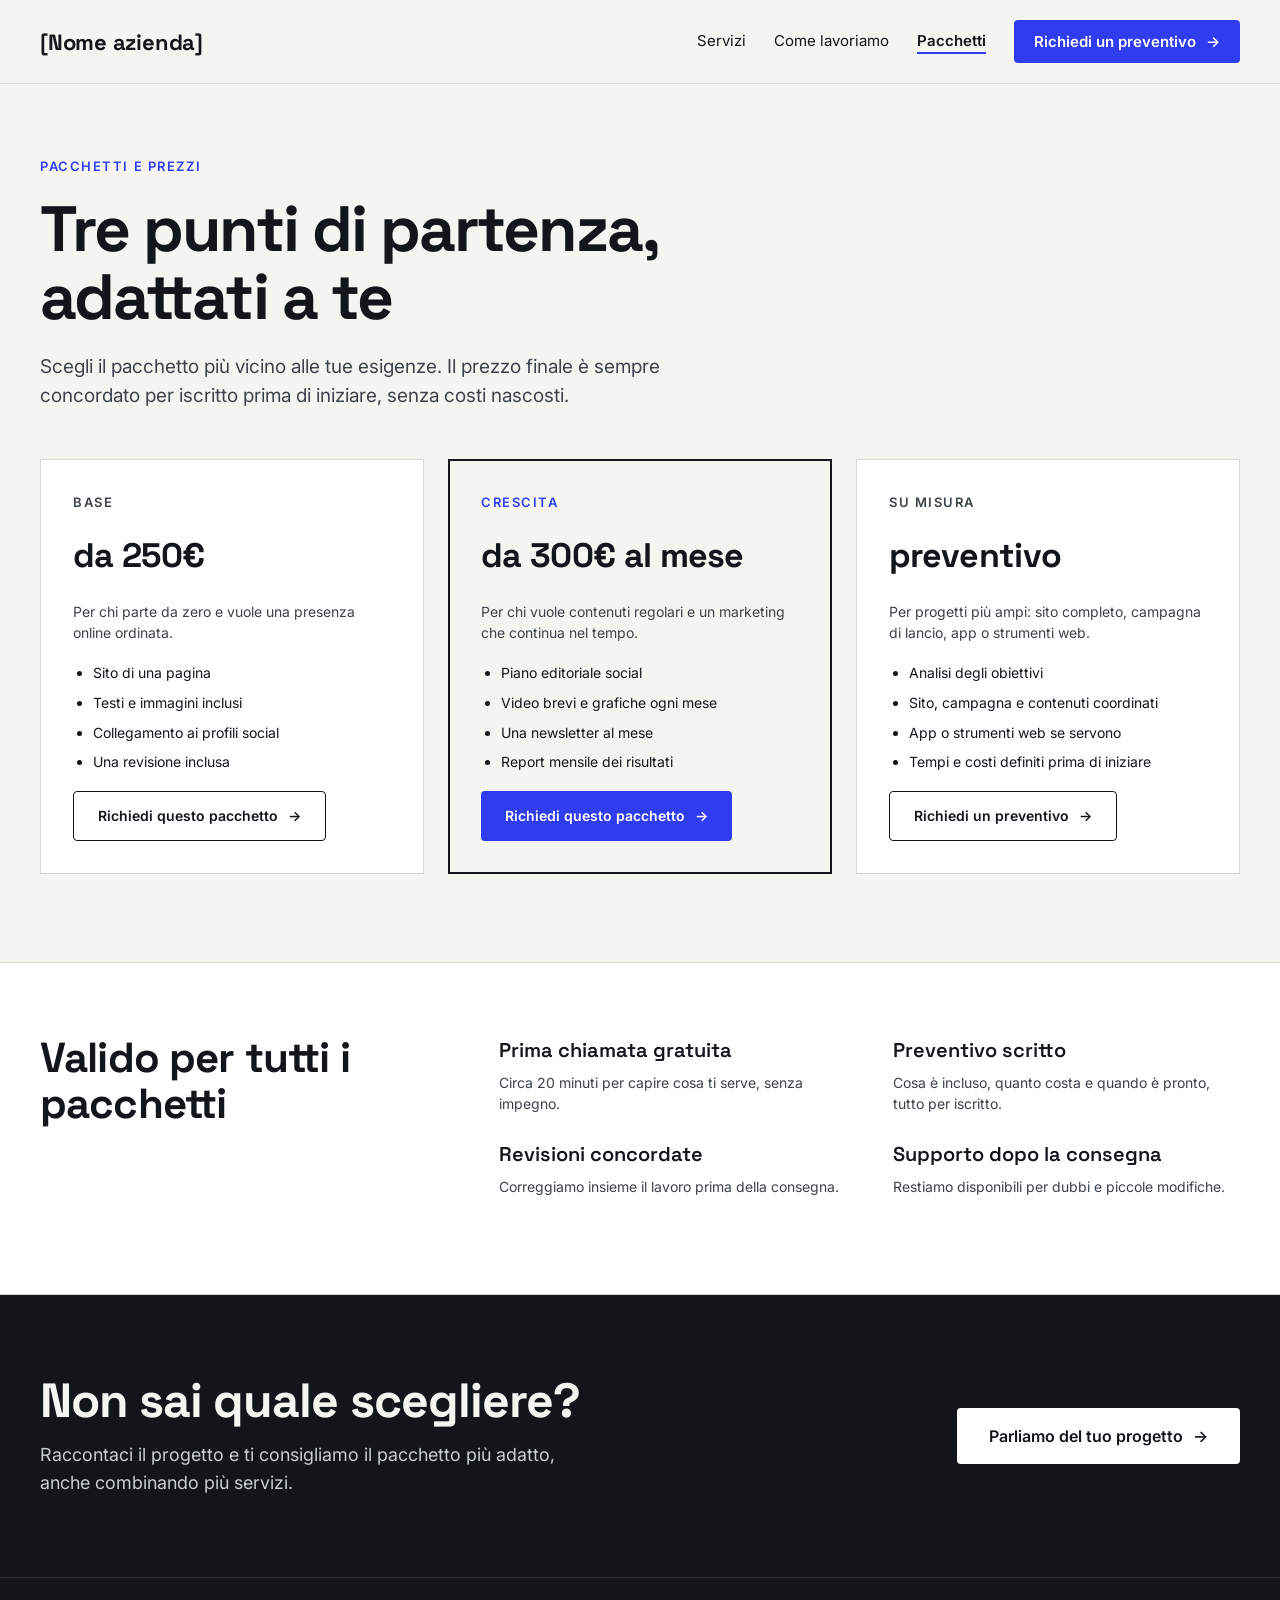
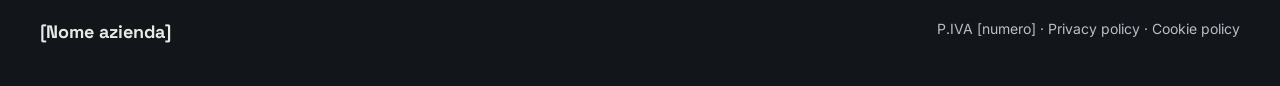
==== pacchetti.html @ 20356abd "Add files via upload" ====
<!doctype html>
<html lang="it">
<head>
<meta charset="utf-8">
<meta name="viewport" content="width=device-width, initial-scale=1">
<title>Pacchetti e prezzi | [Nome azienda]</title>
<meta name="description" content="Tre pacchetti di partenza per siti, contenuti e marketing, adattati alle tue esigenze.">
<link rel="icon" href="data:image/svg+xml,%3Csvg xmlns='http://www.w3.org/2000/svg' viewBox='0 0 32 32'%3E%3Crect width='32' height='32' rx='6' fill='%232F3CF0'/%3E%3C/svg%3E">
<link rel="preconnect" href="https://fonts.googleapis.com">
<link rel="preconnect" href="https://fonts.gstatic.com" crossorigin>
<link rel="stylesheet" href="https://fonts.googleapis.com/css2?family=Inter:wght@400;500;600&family=Space+Grotesk:wght@500;600;700&display=swap">
<link rel="stylesheet" href="style.css">
</head>
<body>
<div style="background:#F4F5F1;color:#12151A;font-family:'Inter',system-ui,sans-serif;line-height:1.55">
<div class="progress" aria-hidden="true" style="position:fixed;left:0;top:0;width:100%;height:4px;background:var(--ac);transform:scaleX(0);transform-origin:0 50%;z-index:60"></div>

<!-- HEADER -->
<header style="position:sticky;top:0;z-index:40;background:rgba(244,245,241,0.92);backdrop-filter:blur(10px);border-bottom:1px solid #D5D8D2">
<div class="hd" style="max-width:1200px;margin:0 auto;padding:20px 24px;display:flex;flex-wrap:wrap;align-items:center;justify-content:space-between;gap:16px">
<a href="index.html" style="font-family:'Space Grotesk',sans-serif;font-weight:700;font-size:22px;letter-spacing:-0.01em;color:#12151A;text-decoration:none">[Nome azienda]</a>
<nav style="display:flex;flex-wrap:wrap;align-items:center;gap:8px 28px;font-size:15px">
<a class="nl" href="index.html#servizi" style="color:#12151A;text-decoration:none">Servizi</a>
<a class="nl" href="index.html#metodo" style="color:#12151A;text-decoration:none">Come lavoriamo</a>
<a href="pacchetti.html" style="color:#12151A;text-decoration:none;font-weight:600;border-bottom:2px solid var(--ac)">Pacchetti</a>
<a class="btn" href="contatti.html" style="background:var(--ac);color:#FFFFFF;text-decoration:none;padding:10px 20px;font-weight:600;border-radius:4px">Richiedi un preventivo</a>
</nav>
</div>
</header>

<!-- TITOLO -->
<section class="hero1" style="max-width:1200px;margin:0 auto;padding:72px 24px 48px;display:flex;flex-direction:column;gap:20px">
<div style="font-size:13px;font-weight:600;letter-spacing:0.12em;text-transform:uppercase;color:var(--ac)">Pacchetti e prezzi</div>
<h1 style="margin:0;font-family:'Space Grotesk',sans-serif;font-weight:700;font-size:clamp(38px,5.5vw,64px);line-height:1.06;letter-spacing:-0.03em;max-width:820px;text-wrap:balance">Tre punti di partenza, adattati a te</h1>
<p style="margin:0;max-width:640px;font-size:19px;color:#3B424A">Scegli il pacchetto più vicino alle tue esigenze. Il prezzo finale è sempre concordato per iscritto prima di iniziare, senza costi nascosti.</p>
</section>

<!-- PACCHETTI -->
<section style="max-width:1200px;margin:0 auto;padding:0 24px 88px">
<div class="cards" style="display:flex;flex-wrap:wrap;gap:24px;align-items:stretch">

<div style="flex:1 1 300px;min-width:0;background:#FFFFFF;border:1px solid #D5D8D2;padding:32px;display:flex;flex-direction:column;gap:18px">
<div style="font-size:13px;font-weight:600;letter-spacing:0.12em;text-transform:uppercase;color:#3B424A">Base</div>
<div style="font-family:'Space Grotesk',sans-serif;font-weight:700;font-size:34px;letter-spacing:-0.02em">da 250€</div>
<p style="margin:0;color:#3B424A">Per chi parte da zero e vuole una presenza online ordinata.</p>
<ul style="margin:0;padding-left:20px;display:flex;flex-direction:column;gap:8px;color:#12151A;flex:1">
<li>Sito di una pagina</li>
<li>Testi e immagini inclusi</li>
<li>Collegamento ai profili social</li>
<li>Una revisione inclusa</li>
</ul>
<a href="contatti.html" style="align-self:flex-start;color:#12151A;text-decoration:none;padding:13px 24px;font-weight:600;border-radius:4px;border:1px solid #12151A">Richiedi questo pacchetto</a>
</div>

<div style="flex:1 1 300px;min-width:0;background:#F4F5F1;border:2px solid #12151A;padding:31px;display:flex;flex-direction:column;gap:18px">
<div style="font-size:13px;font-weight:600;letter-spacing:0.12em;text-transform:uppercase;color:var(--ac)">Crescita</div>
<div style="font-family:'Space Grotesk',sans-serif;font-weight:700;font-size:34px;letter-spacing:-0.02em">da 300€ al mese</div>
<p style="margin:0;color:#3B424A">Per chi vuole contenuti regolari e un marketing che continua nel tempo.</p>
<ul style="margin:0;padding-left:20px;display:flex;flex-direction:column;gap:8px;color:#12151A;flex:1">
<li>Piano editoriale social</li>
<li>Video brevi e grafiche ogni mese</li>
<li>Una newsletter al mese</li>
<li>Report mensile dei risultati</li>
</ul>
<a href="contatti.html" style="align-self:flex-start;background:var(--ac);color:#FFFFFF;text-decoration:none;padding:14px 24px;font-weight:600;border-radius:4px">Richiedi questo pacchetto</a>
</div>

<div style="flex:1 1 300px;min-width:0;background:#FFFFFF;border:1px solid #D5D8D2;padding:32px;display:flex;flex-direction:column;gap:18px">
<div style="font-size:13px;font-weight:600;letter-spacing:0.12em;text-transform:uppercase;color:#3B424A">Su misura</div>
<div style="font-family:'Space Grotesk',sans-serif;font-weight:700;font-size:34px;letter-spacing:-0.02em">preventivo</div>
<p style="margin:0;color:#3B424A">Per progetti più ampi: sito completo, campagna di lancio, app o strumenti web.</p>
<ul style="margin:0;padding-left:20px;display:flex;flex-direction:column;gap:8px;color:#12151A;flex:1">
<li>Analisi degli obiettivi</li>
<li>Sito, campagna e contenuti coordinati</li>
<li>App o strumenti web se servono</li>
<li>Tempi e costi definiti prima di iniziare</li>
</ul>
<a href="contatti.html" style="align-self:flex-start;color:#12151A;text-decoration:none;padding:13px 24px;font-weight:600;border-radius:4px;border:1px solid #12151A">Richiedi un preventivo</a>
</div>

</div>
</section>

<!-- COSA E' INCLUSO -->
<section style="background:#FFFFFF;border-top:1px solid #D5D8D2;border-bottom:1px solid #D5D8D2">
<div style="max-width:1200px;margin:0 auto;padding:72px 24px;display:flex;flex-wrap:wrap;gap:48px">
<div style="flex:1 1 300px;min-width:0">
<h2 style="margin:0;font-family:'Space Grotesk',sans-serif;font-weight:700;font-size:clamp(30px,3.6vw,42px);line-height:1.1;letter-spacing:-0.02em">Valido per tutti i pacchetti</h2>
</div>
<div class="incl" style="flex:2 1 520px;min-width:0;display:flex;flex-wrap:wrap;gap:0 48px">
<div style="flex:1 1 240px;min-width:0;padding:0 0 24px"><h3 style="margin:0 0 6px;font-family:'Space Grotesk',sans-serif;font-weight:600;font-size:20px">Prima chiamata gratuita</h3><p style="margin:0;color:#3B424A">Circa 20 minuti per capire cosa ti serve, senza impegno.</p></div>
<div style="flex:1 1 240px;min-width:0;padding:0 0 24px"><h3 style="margin:0 0 6px;font-family:'Space Grotesk',sans-serif;font-weight:600;font-size:20px">Preventivo scritto</h3><p style="margin:0;color:#3B424A">Cosa è incluso, quanto costa e quando è pronto, tutto per iscritto.</p></div>
<div style="flex:1 1 240px;min-width:0;padding:0 0 24px"><h3 style="margin:0 0 6px;font-family:'Space Grotesk',sans-serif;font-weight:600;font-size:20px">Revisioni concordate</h3><p style="margin:0;color:#3B424A">Correggiamo insieme il lavoro prima della consegna.</p></div>
<div style="flex:1 1 240px;min-width:0;padding:0 0 24px"><h3 style="margin:0 0 6px;font-family:'Space Grotesk',sans-serif;font-weight:600;font-size:20px">Supporto dopo la consegna</h3><p style="margin:0;color:#3B424A">Restiamo disponibili per dubbi e piccole modifiche.</p></div>
</div>
</div>
</section>

<!-- CTA -->
<section style="position:relative;overflow:hidden;background:#12151A;color:#F4F5F1">
<div class="rings" aria-hidden="true" style="position:absolute;right:-140px;top:50%;width:560px;height:560px;margin-top:-280px;pointer-events:none"><span class="rg"></span><span class="rg"></span><span class="rg"></span></div>
<div class="cta" style="position:relative;z-index:1;max-width:1200px;margin:0 auto;padding:80px 24px;display:flex;flex-wrap:wrap;align-items:center;justify-content:space-between;gap:32px">
<div style="flex:1 1 420px;min-width:0;display:flex;flex-direction:column;gap:14px">
<h2 style="margin:0;font-family:'Space Grotesk',sans-serif;font-weight:700;font-size:clamp(32px,4vw,48px);line-height:1.1;letter-spacing:-0.02em">Non sai quale scegliere?</h2>
<p style="margin:0;font-size:18px;color:#C9CDD4;max-width:560px">Raccontaci il progetto e ti consigliamo il pacchetto più adatto, anche combinando più servizi.</p>
</div>
<a class="btn" href="contatti.html" style="flex:0 0 auto;background:#FFFFFF;color:#12151A;text-decoration:none;padding:16px 32px;font-weight:600;font-size:16px;border-radius:4px">Parliamo del tuo progetto</a>
</div>
</section>

<!-- FOOTER -->
<footer style="background:#12151A;color:#E8EAE6;border-top:1px solid #2A2F37">
<div style="max-width:1200px;margin:0 auto;padding:40px 24px;display:flex;flex-wrap:wrap;justify-content:space-between;gap:16px;font-size:14px">
<div style="font-family:'Space Grotesk',sans-serif;font-weight:700;font-size:18px">[Nome azienda]</div>
<div style="color:#B9BEC6">P.IVA [numero] · Privacy policy · Cookie policy</div>
</div>
</footer>

</div>
</body>
</html>
---- style.css ----
:root{--ac:#2F3CF0}
body{margin:0;font-family:'Inter',system-ui,sans-serif;font-size:14px;background:#F4F5F1;color:#12151A}
a{color:#2F3CF0}a:hover{color:#1B24B8}
html{scroll-behavior:smooth}
a:focus-visible,button:focus-visible{outline:3px solid var(--ac,#2F3CF0);outline-offset:3px}
.nl{background:linear-gradient(currentColor,currentColor) 0 100%/0 2px no-repeat;padding-bottom:3px;transition:background-size .3s ease}
.nl:hover{background-size:100% 2px;color:#12151A}
.btn,.cards > * > a{display:inline-block;transition:transform .25s cubic-bezier(.2,.7,.2,1),box-shadow .25s ease}
.btn::after,.cards > * > a::after{content:"→";display:inline-block;margin-left:10px;transition:transform .25s cubic-bezier(.2,.7,.2,1)}
.btn:hover,.cards > * > a:hover{transform:translateY(-3px);box-shadow:0 12px 24px color-mix(in srgb,var(--ac,#2F3CF0) 35%,transparent)}
.btn:hover::after,.cards > * > a:hover::after{transform:translateX(6px)}
.btn:active,.cards > * > a:active{transform:none;box-shadow:none}
.svcs > *{position:relative}
.svcs > *::before{content:"";position:absolute;left:0;right:0;top:-1px;height:3px;background:var(--ac,#2F3CF0);transform:scaleX(0);transform-origin:left;transition:transform .5s cubic-bezier(.2,.7,.2,1)}
.svcs > *:hover::before{transform:scaleX(1)}
.svcs > * > *{transition:transform .35s cubic-bezier(.2,.7,.2,1),color .3s}
.svcs > *:hover > *{transform:translateX(12px)}
.svcs > *:hover > h3{color:var(--ac,#2F3CF0)}
.steps > *,.faqs > *{transition:transform .35s cubic-bezier(.2,.7,.2,1)}
.steps > *:hover,.faqs > *:hover{transform:translateX(8px)}
.steps > * > div:first-child{transition:transform .35s cubic-bezier(.2,.7,.2,1)}
.steps > *:hover > div:first-child{transform:scale(1.3);transform-origin:left center}
.faqs > * h3{transition:color .3s}
.faqs > *:hover h3{color:var(--ac,#2F3CF0)}
.cards > *{transition:transform .35s cubic-bezier(.2,.7,.2,1),box-shadow .35s ease}
.cards > *:hover{transform:translateY(-8px);box-shadow:0 20px 40px rgba(18,21,26,.12)}
.incl > *{transition:transform .3s cubic-bezier(.2,.7,.2,1)}
.incl > *:hover{transform:translateY(-4px)}
input,select,textarea{transition:box-shadow .2s ease,transform .2s ease}
input:focus,select:focus,textarea:focus{outline:none;box-shadow:0 0 0 4px color-mix(in srgb,var(--ac,#2F3CF0) 28%,transparent);transform:translateY(-1px)}
input[type=checkbox]{accent-color:var(--ac,#2F3CF0)}
.hl{background:linear-gradient(transparent 62%,color-mix(in srgb,var(--ac,#2F3CF0) 28%,transparent) 62%) no-repeat 0 0/100% 100%}
.mq-set{display:inline-flex;align-items:center;flex:none}
.mq-set i{display:inline-block;width:9px;height:9px;background:#fff;margin:0 30px;transform:rotate(45deg)}
.play::after{content:"";position:absolute;inset:-2px;border:2px solid #fff;border-radius:50%;opacity:0}
.rg{position:absolute;inset:0;border:1px solid rgba(255,255,255,.4);border-radius:50%;opacity:0}
@keyframes up{from{opacity:0;translate:0 36px}to{opacity:1;translate:0 0}}
@keyframes rv{from{opacity:0;translate:0 56px}to{opacity:1;translate:0 0}}
@keyframes rvout{from{opacity:1;translate:0 0}to{opacity:0;translate:0 -32px}}
@keyframes drift{from{translate:-14px 0}to{translate:14px 0}}
@keyframes floaty{0%,100%{transform:translateY(0)}50%{transform:translateY(-12px)}}
@keyframes underline{from{background-size:0% 100%}to{background-size:100% 100%}}
@keyframes pulse{0%{transform:scale(1);opacity:.8}100%{transform:scale(1.7);opacity:0}}
@keyframes tile{0%,100%{translate:0 0}50%{translate:0 -6px}}
@keyframes marquee{from{transform:translateX(0)}to{transform:translateX(-50%)}}
@keyframes ring{0%{transform:scale(.25);opacity:.7}100%{transform:scale(1);opacity:0}}
@keyframes grow{from{transform:scaleX(0)}to{transform:scaleX(1)}}
@keyframes shrink{to{padding-top:10px;padding-bottom:10px}}
@keyframes pxa{to{translate:0 60px}}
@keyframes pxb{to{translate:0 -70px}}
@media (prefers-reduced-motion:no-preference){
.hero1 > *{animation:up .9s cubic-bezier(.2,.7,.2,1) both}
.hero1 > *:nth-child(2){animation-delay:.12s}
.hero1 > *:nth-child(3){animation-delay:.24s}
.hero1 > *:nth-child(4){animation-delay:.36s}
.heroart{animation:up 1s cubic-bezier(.2,.7,.2,1) .3s both}
.floaty{animation:floaty 6s ease-in-out infinite}
.hl{animation:underline 1s cubic-bezier(.6,0,.2,1) .9s both}
.play::after{animation:pulse 2.2s ease-out infinite}
.tile{animation:tile 3s ease-in-out infinite}
.tile:nth-child(2){animation-delay:.4s}
.tile:nth-child(3){animation-delay:.8s}
.mq-track{animation:marquee 32s linear infinite}
.mq:hover .mq-track{animation-play-state:paused}
.rg{animation:ring 7s linear infinite}
.rg:nth-child(2){animation-delay:2.3s}
.rg:nth-child(3){animation-delay:4.6s}
@supports (animation-timeline:view()){
.rv,.svcs > *,.steps > *,.cards > *,.incl > *,.cta > *,.formcard > *,.side > *,.faqs > *{animation:rv linear both,rvout linear forwards;animation-timeline:view(),view();animation-range:entry 0% entry 55%,exit 40% exit 100%}
.cards > *:nth-child(2){animation-range:entry 10% entry 65%,exit 40% exit 100%}
.cards > *:nth-child(3){animation-range:entry 20% entry 75%,exit 40% exit 100%}
h2{animation:drift linear both;animation-timeline:view();animation-range:cover 0% cover 100%}
.progress{animation:grow linear both;animation-timeline:scroll(root)}
.hd{animation:shrink linear both;animation-timeline:scroll(root);animation-range:0px 140px}
.pxa{animation:pxa linear both;animation-timeline:scroll(root);animation-range:0px 800px}
.pxb{animation:pxb linear both;animation-timeline:scroll(root);animation-range:0px 800px}
}
}
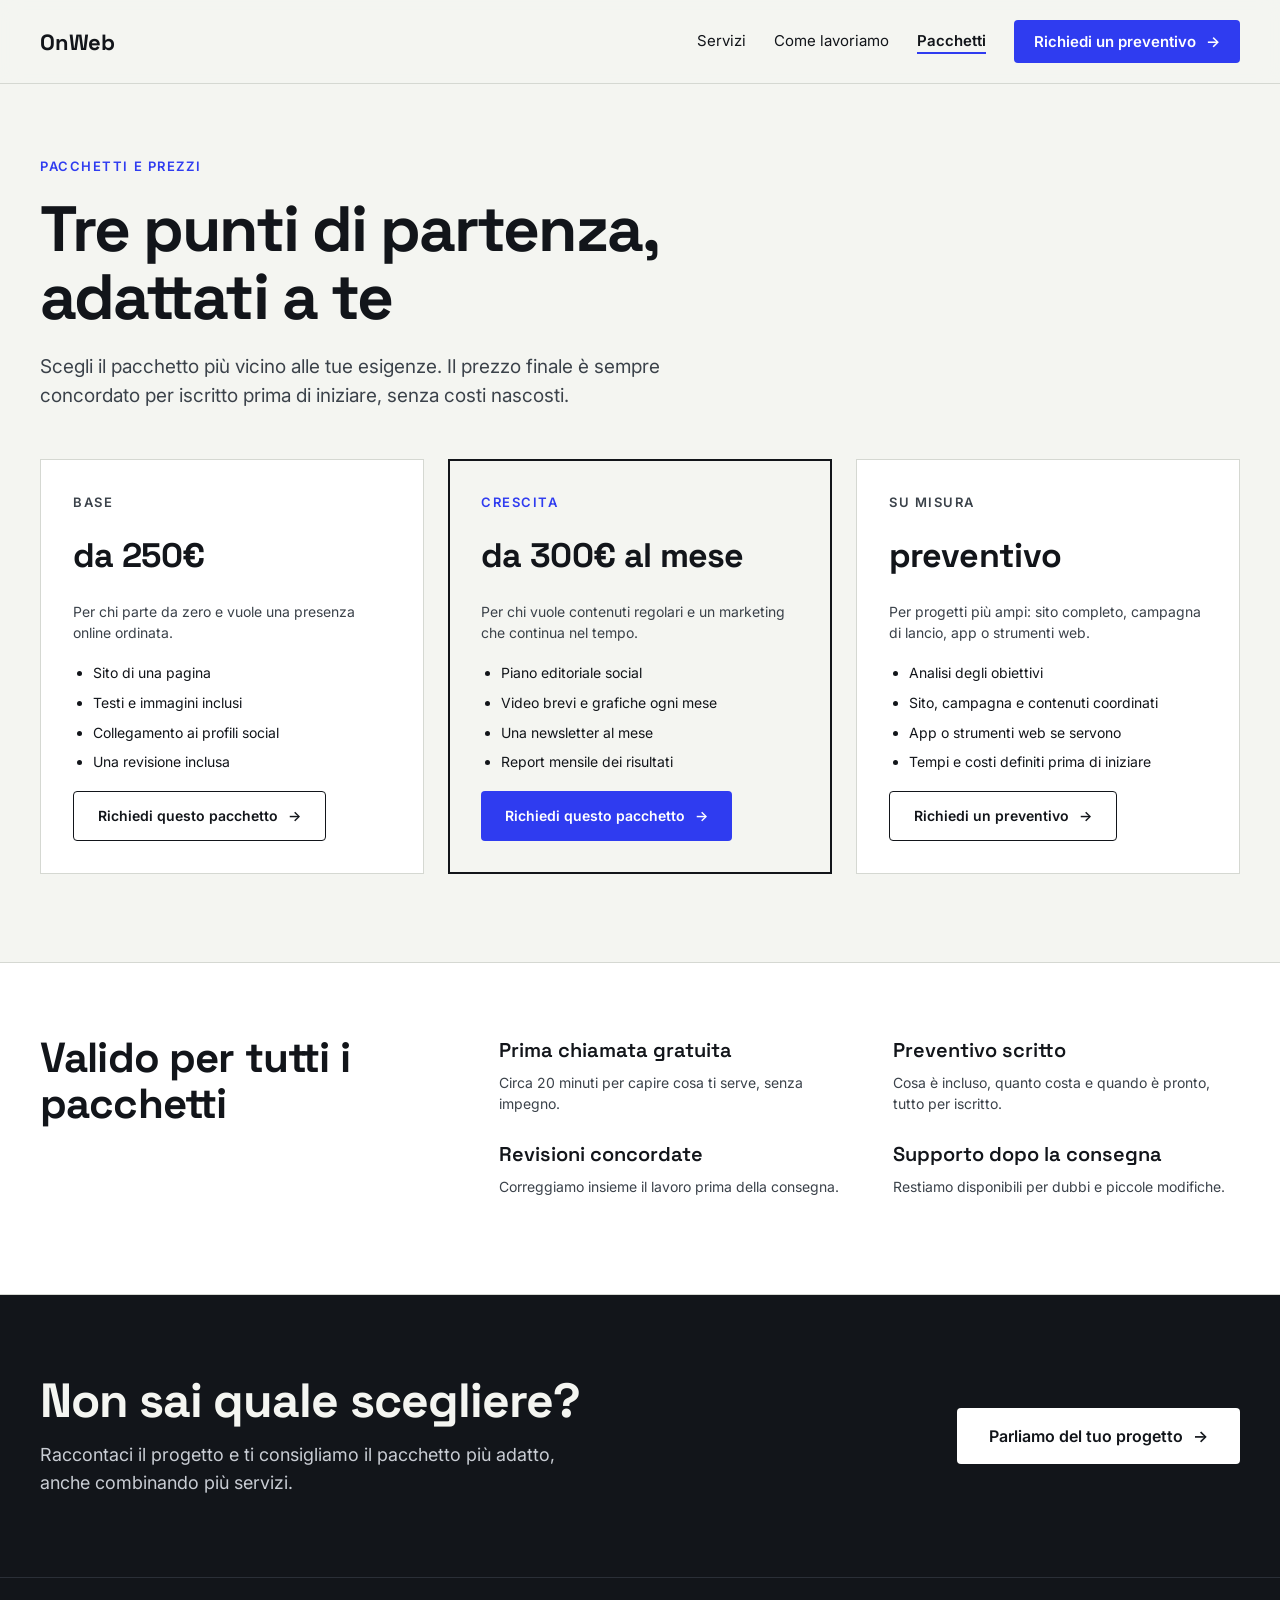
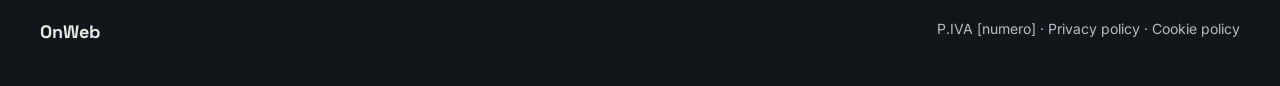
==== commit d8605e77: "Update company name from '[Nome azienda]' to 'OnWeb'" ====
--- a/pacchetti.html
+++ b/pacchetti.html
@@ -3,7 +3,7 @@
 <head>
 <meta charset="utf-8">
 <meta name="viewport" content="width=device-width, initial-scale=1">
-<title>Pacchetti e prezzi | [Nome azienda]</title>
+<title>Pacchetti e prezzi | OnWeb</title>
 <meta name="description" content="Tre pacchetti di partenza per siti, contenuti e marketing, adattati alle tue esigenze.">
 <link rel="icon" href="data:image/svg+xml,%3Csvg xmlns='http://www.w3.org/2000/svg' viewBox='0 0 32 32'%3E%3Crect width='32' height='32' rx='6' fill='%232F3CF0'/%3E%3C/svg%3E">
 <link rel="preconnect" href="https://fonts.googleapis.com">
@@ -18,7 +18,7 @@
 <!-- HEADER -->
 <header style="position:sticky;top:0;z-index:40;background:rgba(244,245,241,0.92);backdrop-filter:blur(10px);border-bottom:1px solid #D5D8D2">
 <div class="hd" style="max-width:1200px;margin:0 auto;padding:20px 24px;display:flex;flex-wrap:wrap;align-items:center;justify-content:space-between;gap:16px">
-<a href="index.html" style="font-family:'Space Grotesk',sans-serif;font-weight:700;font-size:22px;letter-spacing:-0.01em;color:#12151A;text-decoration:none">[Nome azienda]</a>
+<a href="index.html" style="font-family:'Space Grotesk',sans-serif;font-weight:700;font-size:22px;letter-spacing:-0.01em;color:#12151A;text-decoration:none">OnWeb</a>
 <nav style="display:flex;flex-wrap:wrap;align-items:center;gap:8px 28px;font-size:15px">
 <a class="nl" href="index.html#servizi" style="color:#12151A;text-decoration:none">Servizi</a>
 <a class="nl" href="index.html#metodo" style="color:#12151A;text-decoration:none">Come lavoriamo</a>
@@ -111,7 +111,7 @@
 <!-- FOOTER -->
 <footer style="background:#12151A;color:#E8EAE6;border-top:1px solid #2A2F37">
 <div style="max-width:1200px;margin:0 auto;padding:40px 24px;display:flex;flex-wrap:wrap;justify-content:space-between;gap:16px;font-size:14px">
-<div style="font-family:'Space Grotesk',sans-serif;font-weight:700;font-size:18px">[Nome azienda]</div>
+<div style="font-family:'Space Grotesk',sans-serif;font-weight:700;font-size:18px">OnWeb</div>
 <div style="color:#B9BEC6">P.IVA [numero] · Privacy policy · Cookie policy</div>
 </div>
 </footer>
